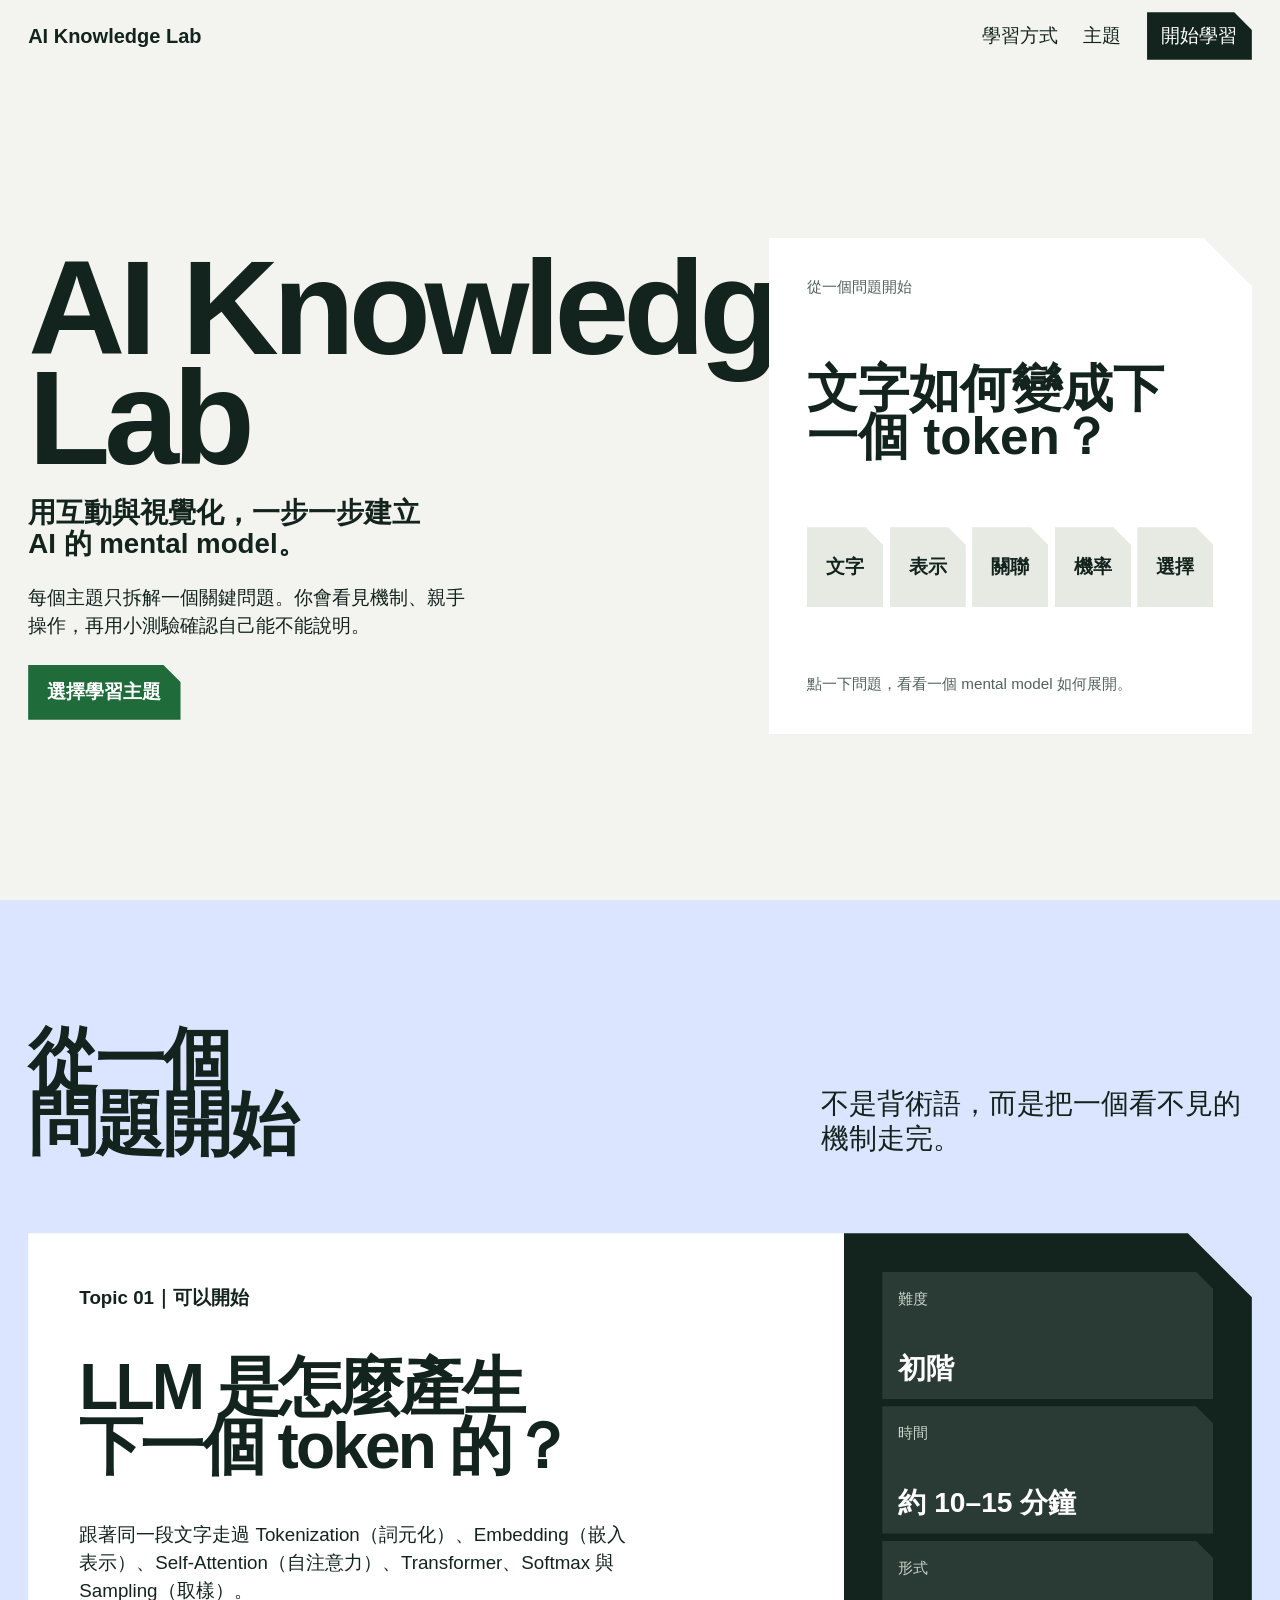
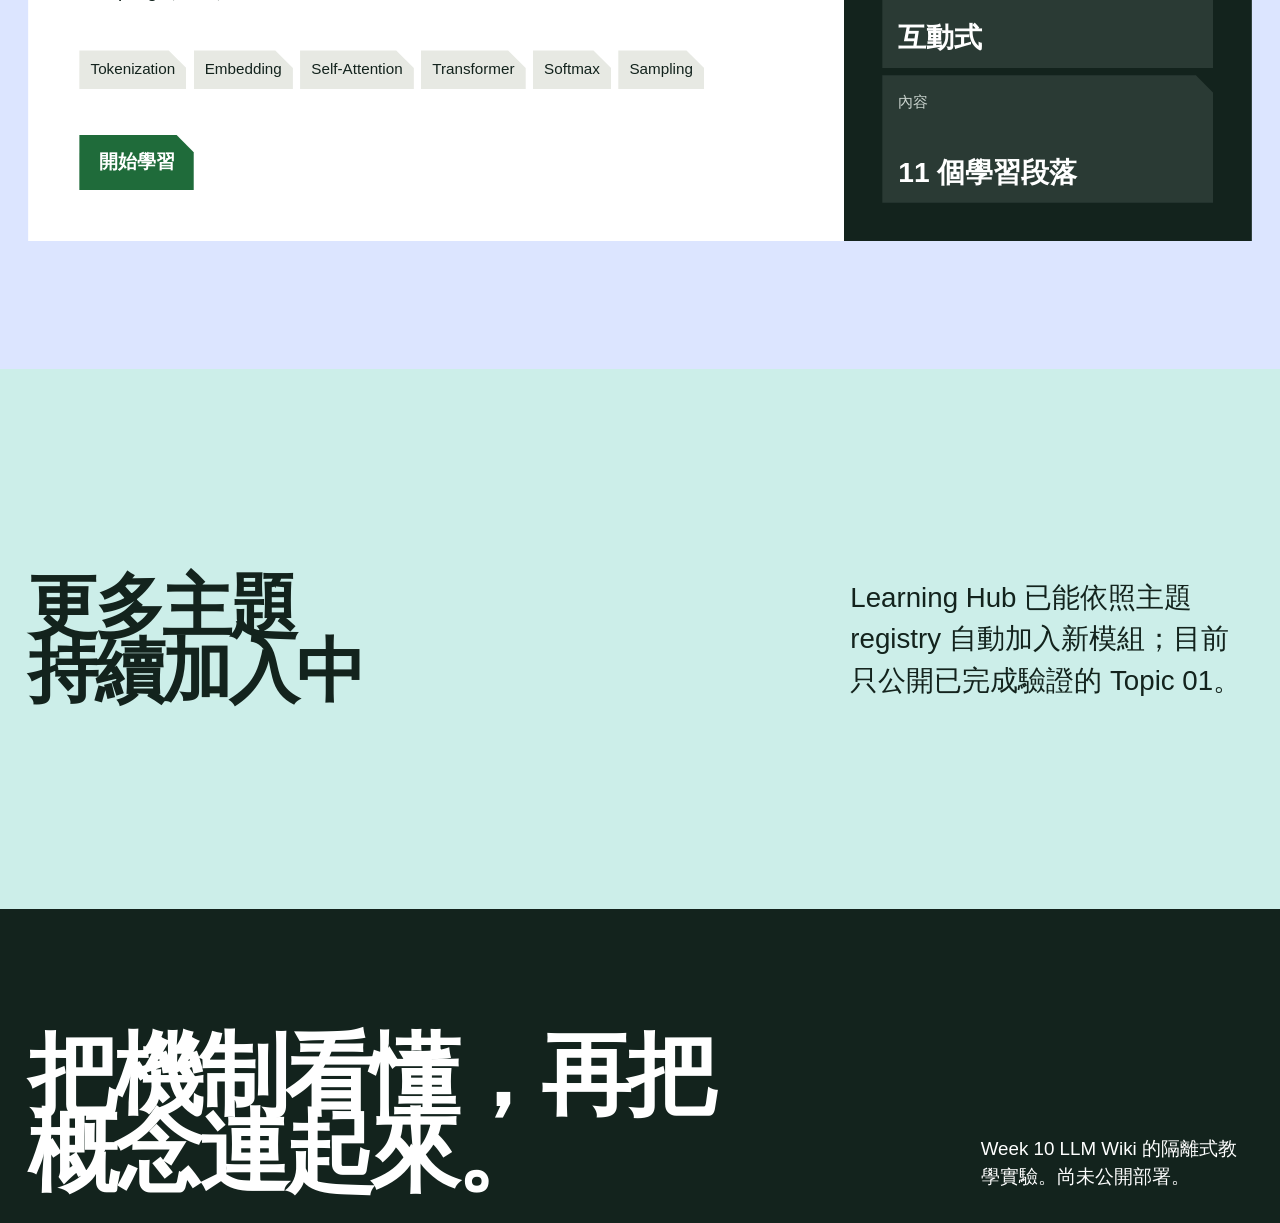
==== week10-llm-wiki/teaching/presentation/index.html @ 069db397 "Add final Week 10 LLM Wiki and learning hub" ====
<!doctype html>
<html lang="zh-Hant" class="no-js">
<head>
  <meta charset="utf-8">
  <meta name="viewport" content="width=device-width, initial-scale=1">
  <meta name="description" content="AI Knowledge Lab 是以互動與視覺化建立 AI mental model 的學習空間。">
  <title>AI Knowledge Lab｜互動式 AI 學習空間</title>
  <link rel="stylesheet" href="hub.css">
  <script>document.documentElement.className = 'js';</script>
  <script src="topics.js" defer></script>
  <script src="hub.js" defer></script>
</head>
<body class="hub-page">
  <a class="skip-link" href="#topics">跳到學習主題</a>

  <header class="hub-nav" aria-label="主要導覽">
    <a class="hub-wordmark" href="index.html">AI Knowledge Lab</a>
    <nav aria-label="頁面導覽">
      <a href="#about">學習方式</a>
      <a href="#topics">主題</a>
      <a class="hub-nav-action" href="topics/next-token.html">開始學習</a>
    </nav>
  </header>

  <main>
    <section class="hub-hero" id="about" aria-labelledby="hub-title">
      <div class="hub-hero-copy">
        <h1 id="hub-title"><span>AI Knowledge</span><span>Lab</span></h1>
        <p class="hub-promise">用互動與視覺化，一步一步建立 AI 的 mental model。</p>
        <p class="hub-explainer">每個主題只拆解一個關鍵問題。你會看見機制、親手操作，再用小測驗確認自己能不能說明。</p>
        <a class="hub-primary motif-button" href="#topics">選擇學習主題</a>
      </div>

      <div class="hub-live" data-ui aria-label="互動式學習流程示意">
        <p>從一個問題開始</p>
        <button type="button" class="hub-question" id="hub-question" aria-expanded="false">文字如何變成下一個 token？</button>
        <div class="hub-mechanism" id="hub-mechanism" aria-live="polite">
          <span data-step="token">文字</span>
          <span data-step="representation">表示</span>
          <span data-step="attention">關聯</span>
          <span data-step="probability">機率</span>
          <span data-step="selection">選擇</span>
        </div>
        <p class="hub-live-status" id="hub-live-status">點一下問題，看看一個 mental model 如何展開。</p>
      </div>
    </section>

    <section class="topics-section" id="topics" aria-labelledby="topics-title">
      <div class="topics-heading">
        <h2 id="topics-title">從一個問題開始</h2>
        <p>不是背術語，而是把一個看不見的機制走完。</p>
      </div>

      <div class="topic-list" id="topic-list" aria-live="polite"></div>

      <noscript>
        <article class="topic-card topic-card-fallback">
          <div class="topic-card-copy">
            <p class="topic-number">Topic 01</p>
            <h3>LLM 是怎麼產生下一個 token 的？</h3>
            <p>跟著同一段文字走過 Tokenization（詞元化）、Embedding（嵌入表示）、Self-Attention（自注意力）、Transformer、Softmax 與 Sampling（取樣）。</p>
            <a class="hub-primary motif-button" href="topics/next-token.html">開始學習</a>
          </div>
          <dl class="topic-meta">
            <div><dt>難度</dt><dd>初階</dd></div>
            <div><dt>時間</dt><dd>約 10–15 分鐘</dd></div>
            <div><dt>形式</dt><dd>互動式</dd></div>
            <div><dt>內容</dt><dd>11 個學習段落</dd></div>
          </dl>
        </article>
      </noscript>
    </section>

    <section class="future-section" aria-labelledby="future-title">
      <h2 id="future-title">更多主題持續加入中</h2>
      <p>Learning Hub 已能依照主題 registry 自動加入新模組；目前只公開已完成驗證的 Topic 01。</p>
    </section>
  </main>

  <footer class="hub-footer">
    <strong>把機制看懂，再把概念連起來。</strong>
    <p>Week 10 LLM Wiki 的隔離式教學實驗。尚未公開部署。</p>
  </footer>
</body>
</html>
---- week10-llm-wiki/teaching/presentation/hub.css ----
:root {
  color-scheme: light;
  --bg: #f3f4ef;
  --paper: #ffffff;
  --surface: #e7e9e3;
  --ink: #13231d;
  --muted: #52615b;
  --token: #f2c94c;
  --representation: #e7a9c6;
  --attention: #3e67e8;
  --probability: #76c95b;
  --selection: #ff7a35;
  --action: #1f6b3a;
  --frame: clamp(1rem, 2.2vw, 2rem);
  --gutter: clamp(0.75rem, 1.5vw, 1.5rem);
  --small: clamp(0.88rem, 0.84rem + 0.14vw, 1rem);
  --body: clamp(1.04rem, 0.98rem + 0.24vw, 1.2rem);
  --lead: clamp(1.25rem, 1.05rem + 0.85vw, 1.8rem);
  --head: clamp(2.6rem, 1.8rem + 3.2vw, 5.5rem);
  --display: clamp(4.1rem, 2rem + 8vw, 10rem);
  --font-display: "Avenir Next Condensed", "Arial Narrow", Arial, sans-serif;
  --font-text: "Avenir Next", "Helvetica Neue", Arial, sans-serif;
  --ease-out: cubic-bezier(0.22, 1, 0.36, 1);
  --ease-expo: cubic-bezier(0.16, 1, 0.3, 1);
  --ease-in-out: cubic-bezier(0.76, 0, 0.24, 1);
  --motif: polygon(0 0, calc(100% - 1.1rem) 0, 100% 1.1rem, 100% 100%, 0 100%);
}

* { box-sizing: border-box; }
html { scroll-behavior: smooth; background: var(--bg); }
body { margin: 0; overflow-x: clip; background: var(--bg); color: var(--ink); font-family: var(--font-text); font-size: var(--body); line-height: 1.5; }
h1, h2, h3, p, dl, dd, ul { margin: 0; }
h1, h2, h3 { font-family: var(--font-display); font-weight: 700; letter-spacing: -0.045em; line-height: 0.92; text-wrap: balance; }
a { color: inherit; text-underline-offset: 0.2em; text-decoration-thickness: 0.08em; }
button { border: 0; font: inherit; }
:focus-visible { outline: 3px solid var(--attention); outline-offset: 4px; }
::selection { background: var(--token); color: #2b2300; }

.skip-link { position: fixed; z-index: 100; top: 0.5rem; left: 0.5rem; padding: 0.75rem 1rem; transform: translateY(-150%); background: var(--ink); color: var(--paper); }
.skip-link:focus { transform: none; }

.hub-nav { min-height: 4.5rem; padding: 0.7rem var(--frame); display: flex; align-items: center; justify-content: space-between; gap: 1rem; }
.hub-wordmark { font-family: var(--font-display); font-weight: 700; font-size: 1.25rem; text-decoration: none; }
.hub-nav nav { display: flex; align-items: center; gap: clamp(0.8rem, 2vw, 2rem); }
.hub-nav nav > a { text-decoration: none; }
.hub-nav-action { padding: 0.6rem 0.9rem; background: var(--ink); color: var(--paper); clip-path: var(--motif); }

.hub-hero { min-height: calc(100svh - 4.5rem); padding: clamp(4rem, 8vw, 8rem) var(--frame); display: grid; grid-template-columns: minmax(0, 7fr) minmax(0, 5fr); gap: clamp(2rem, 5vw, 6rem); align-items: center; }
.hub-hero-copy { display: grid; justify-items: start; gap: 1.5rem; }
.hub-hero h1 { max-width: 8ch; font-size: var(--display); line-height: 0.82; }
.hub-hero h1 span { display: block; white-space: nowrap; }
.hub-promise { max-width: 26ch; font-family: var(--font-display); font-size: var(--lead); font-weight: 700; line-height: 1.15; }
.hub-explainer { max-width: 42ch; }
.hub-primary { min-height: 3.35rem; padding: 0.85rem 1.2rem; display: inline-flex; align-items: center; justify-content: center; background: var(--action); color: var(--paper); font-weight: 700; text-decoration: none; cursor: pointer; clip-path: var(--motif); transition: transform 140ms var(--ease-out), background-color 180ms ease; }
.hub-primary:active { transform: scale(0.97); }

.hub-live { min-height: 31rem; padding: clamp(1.3rem, 3vw, 2.5rem); display: grid; align-content: space-between; gap: 1.5rem; background: var(--paper); clip-path: polygon(0 0, calc(100% - 3rem) 0, 100% 3rem, 100% 100%, 0 100%); }
.hub-live > p:first-child { color: var(--muted); font-size: var(--small); }
.hub-question { padding: 0; background: transparent; color: var(--ink); font-family: var(--font-display); font-size: clamp(2.4rem, 4vw, 5rem); font-weight: 700; line-height: 0.95; text-align: left; cursor: pointer; }
.hub-mechanism { display: grid; grid-template-columns: repeat(5, minmax(0, 1fr)); gap: 0.4rem; }
.hub-mechanism span { min-height: 5rem; padding: 0.6rem; display: grid; place-items: center; background: var(--surface); text-align: center; font-weight: 700; clip-path: var(--motif); transition: transform 600ms var(--ease-expo), background-color 300ms ease, color 300ms ease; }
.hub-mechanism.is-open span { transform: translateY(calc(var(--i, 0) * -0.25rem)); }
.hub-mechanism.is-open span:nth-child(1) { --i: 1; background: var(--token); }
.hub-mechanism.is-open span:nth-child(2) { --i: 2; background: var(--representation); }
.hub-mechanism.is-open span:nth-child(3) { --i: 3; background: var(--attention); color: var(--paper); }
.hub-mechanism.is-open span:nth-child(4) { --i: 4; background: var(--probability); }
.hub-mechanism.is-open span:nth-child(5) { --i: 5; background: var(--selection); }
.hub-live-status { color: var(--muted); font-size: var(--small); }

.topics-section { padding: clamp(6rem, 10vw, 11rem) var(--frame); background: #dce5ff; }
.topics-heading { margin-bottom: clamp(3rem, 6vw, 6rem); display: grid; grid-template-columns: 7fr 5fr; gap: var(--gutter); align-items: end; }
.topics-heading h2 { max-width: 10ch; font-size: var(--head); }
.topics-heading p { max-width: 28ch; justify-self: end; font-size: var(--lead); line-height: 1.25; }
.topic-list { display: grid; gap: 1rem; }
.topic-card { min-height: 38rem; display: grid; grid-template-columns: 8fr 4fr; background: var(--paper); clip-path: polygon(0 0, calc(100% - 4rem) 0, 100% 4rem, 100% 100%, 0 100%); }
.topic-card-copy { padding: clamp(1.5rem, 4vw, 4rem); display: grid; justify-items: start; align-content: space-between; gap: 2rem; }
.topic-number { font-weight: 700; }
.topic-card h3 { max-width: 14ch; font-size: clamp(2.8rem, 5vw, 6.5rem); }
.topic-card-copy > p:not(.topic-number) { max-width: 54ch; }
.topic-tags { padding: 0; display: flex; flex-wrap: wrap; gap: 0.45rem; list-style: none; }
.topic-tags li { padding: 0.5rem 0.7rem; background: var(--surface); clip-path: var(--motif); font-size: var(--small); }
.topic-meta { padding: clamp(1.5rem, 3vw, 3rem); display: grid; align-content: stretch; gap: 0.45rem; background: var(--ink); color: var(--paper); }
.topic-meta div { padding: 1rem; display: grid; align-content: space-between; background: #2a3a34; clip-path: var(--motif); }
.topic-meta dt { color: #cbd4cf; font-size: var(--small); }
.topic-meta dd { font-family: var(--font-display); font-size: clamp(1.5rem, 2.2vw, 2.5rem); font-weight: 700; line-height: 1; }

.future-section { min-height: 60svh; padding: clamp(6rem, 10vw, 11rem) var(--frame); display: grid; grid-template-columns: 8fr 4fr; gap: var(--gutter); align-items: center; background: #cceee9; }
.future-section h2 { max-width: 12ch; font-size: var(--head); }
.future-section p { max-width: 32ch; justify-self: end; font-size: var(--lead); }

.hub-footer { padding: clamp(5rem, 10vw, 9rem) var(--frame) 2rem; display: grid; grid-template-columns: 8fr 4fr; gap: var(--gutter); align-items: end; background: var(--ink); color: var(--paper); }
.hub-footer strong { max-width: 15ch; font-family: var(--font-display); font-size: clamp(3rem, 7vw, 8rem); line-height: 0.86; letter-spacing: -0.05em; }
.hub-footer p { justify-self: end; max-width: 26ch; }

@media (hover: hover) and (pointer: fine) {
  .hub-primary:hover { background: var(--ink); }
  .hub-question:hover { color: var(--action); }
}

@media (prefers-reduced-motion: no-preference) {
  .hub-hero-copy > * { animation: hub-rise 700ms var(--ease-expo) both; }
  .hub-hero-copy > *:nth-child(2) { animation-delay: 90ms; }
  .hub-hero-copy > *:nth-child(3) { animation-delay: 160ms; }
  .hub-hero-copy > *:nth-child(4) { animation-delay: 230ms; }
  .hub-live { animation: hub-open 1000ms var(--ease-in-out) 120ms both; }
  .topic-card-copy > *, .topic-meta > * { animation: hub-rise 700ms var(--ease-expo) both; animation-delay: calc(var(--i, 0) * 70ms); }
}
@keyframes hub-rise { from { opacity: 0.35; transform: translateY(1rem); } to { opacity: 1; transform: none; } }
@keyframes hub-open { from { clip-path: polygon(0 0, 0 0, 0 100%, 0 100%, 0 100%); } to { clip-path: polygon(0 0, calc(100% - 3rem) 0, 100% 3rem, 100% 100%, 0 100%); } }

@media (max-width: 900px) {
  .hub-hero, .topics-heading, .topic-card, .future-section, .hub-footer { grid-template-columns: 1fr; }
  .hub-hero { align-items: start; }
  .topics-heading p, .future-section p, .hub-footer p { justify-self: start; }
  .topic-meta { grid-template-columns: repeat(2, minmax(0, 1fr)); }
}

@media (max-width: 620px) {
  :root { --frame: 1rem; --display: clamp(3.5rem, 19vw, 5rem); --head: clamp(2.4rem, 11vw, 3.5rem); }
  .hub-nav { align-items: center; }
  .hub-nav nav > a:not(.hub-nav-action) { display: none; }
  .hub-nav-action { white-space: nowrap; }
  .hub-hero { min-height: auto; padding-block: 4rem; }
  .hub-hero h1 span { white-space: nowrap; }
  .hub-live { min-height: 28rem; }
  .hub-mechanism { grid-template-columns: repeat(2, minmax(0, 1fr)); }
  .hub-mechanism span:last-child { grid-column: 1 / -1; }
  .topics-section, .future-section { padding-block: 5rem; }
  .topic-card { min-height: 0; }
  .topic-card h3 { font-size: 2.7rem; }
  .topic-meta { grid-template-columns: 1fr 1fr; }
  .topic-meta dd { font-size: 1.35rem; }
  .hub-footer { padding-block: 5rem 1.5rem; }
}

@media (prefers-reduced-motion: reduce) {
  *, *::before, *::after { scroll-behavior: auto !important; animation-duration: 0.01ms !important; transition-duration: 0.01ms !important; }
}
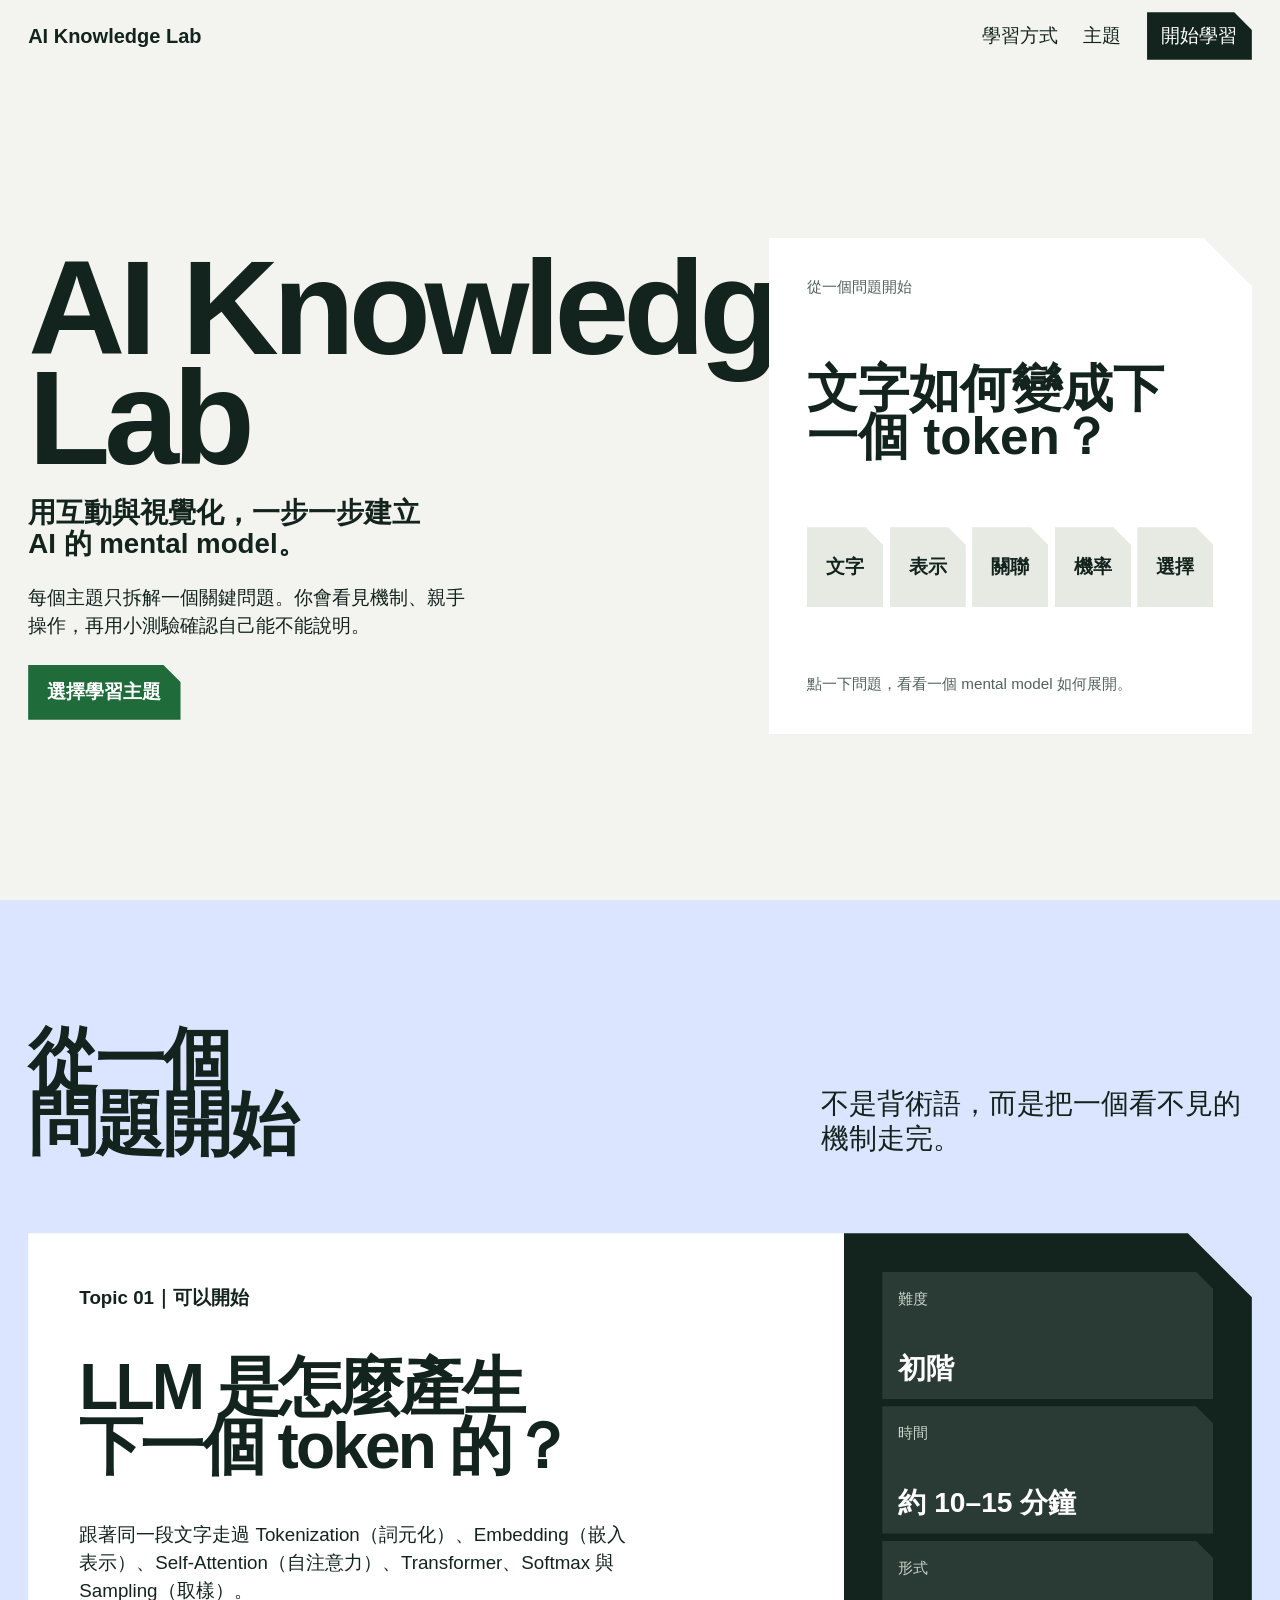
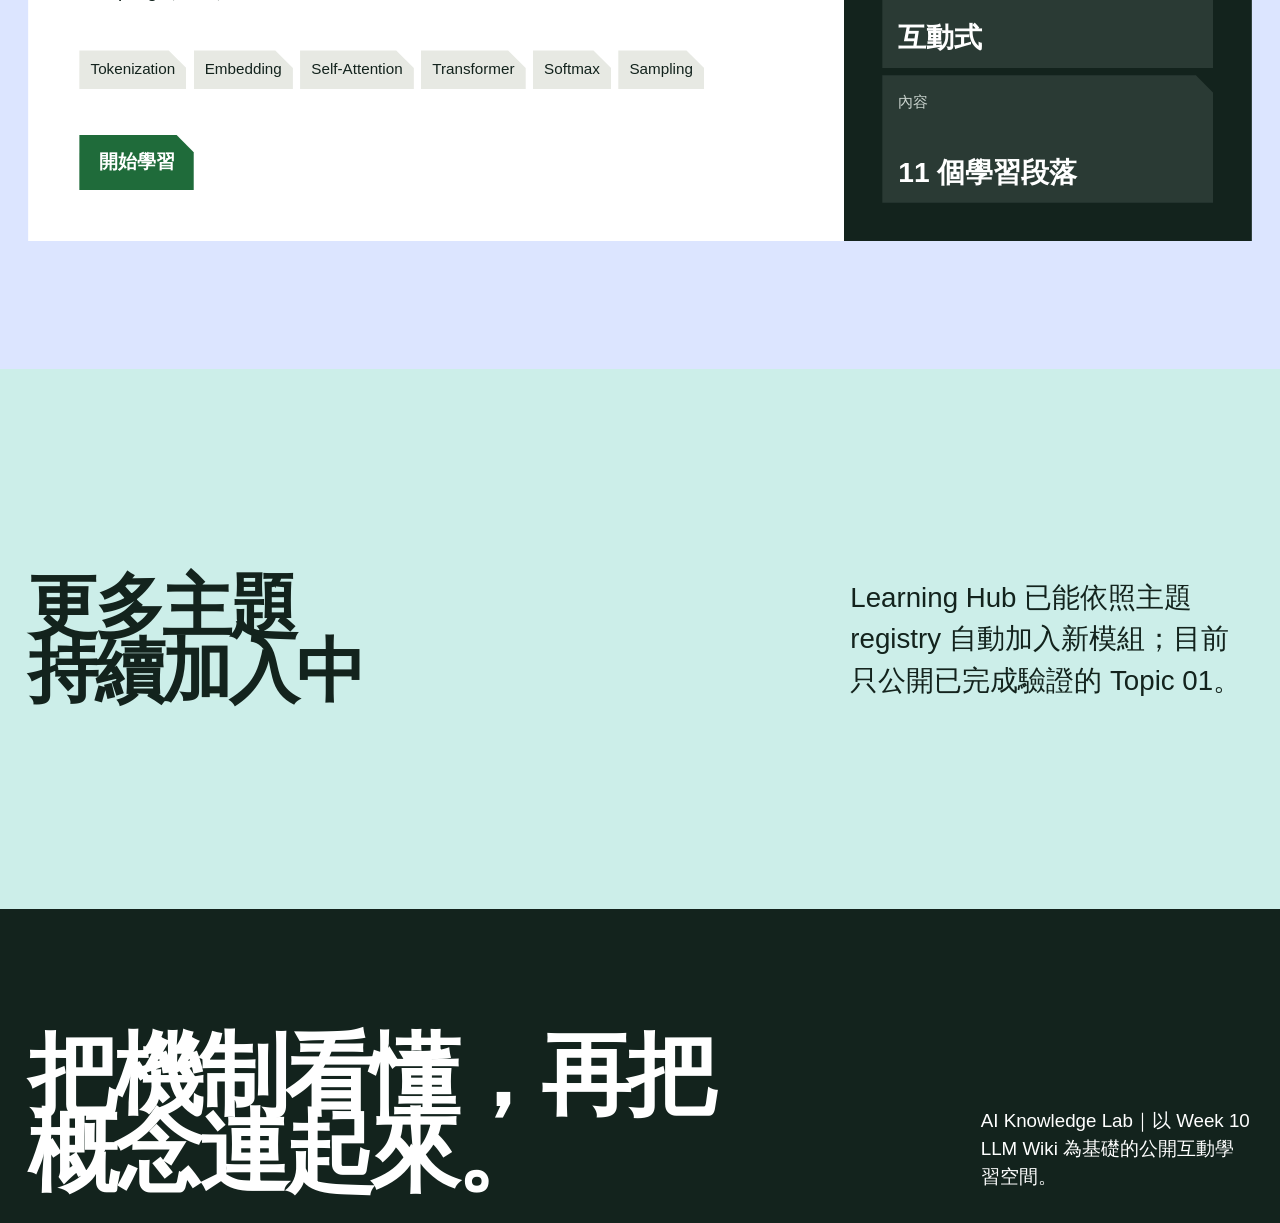
==== commit 8a741a8f: "Update Week 10 public deployment footer" ====
--- a/week10-llm-wiki/teaching/presentation/index.html
+++ b/week10-llm-wiki/teaching/presentation/index.html
@@ -79,7 +79,7 @@
 
   <footer class="hub-footer">
     <strong>把機制看懂，再把概念連起來。</strong>
-    <p>Week 10 LLM Wiki 的隔離式教學實驗。尚未公開部署。</p>
+    <p>AI Knowledge Lab｜以 Week 10 LLM Wiki 為基礎的公開互動學習空間。</p>
   </footer>
 </body>
 </html>
